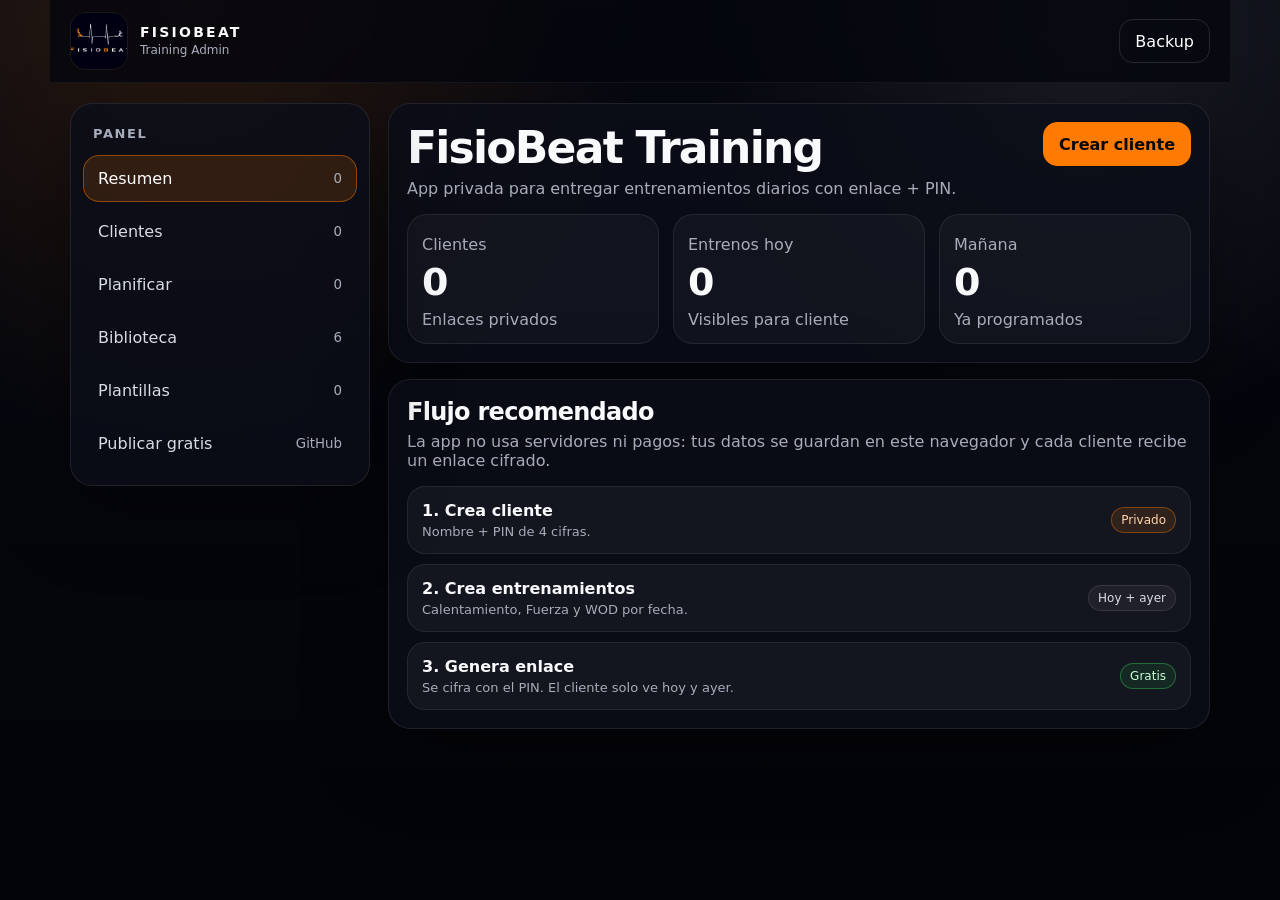
==== index.html @ 5c213b17 "Add files via upload" ====
<!doctype html>
<html lang="es">
<head>
  <meta charset="utf-8" />
  <meta name="viewport" content="width=device-width, initial-scale=1, viewport-fit=cover" />
  <meta name="theme-color" content="#05060d" />
  <meta name="apple-mobile-web-app-capable" content="yes" />
  <meta name="apple-mobile-web-app-status-bar-style" content="black-translucent" />
  <meta name="apple-mobile-web-app-title" content="FisioBeat" />
  <title>FisioBeat Training</title>
  <link rel="manifest" href="manifest.webmanifest" />
  <link rel="apple-touch-icon" href="logo.png" />
  <link rel="stylesheet" href="style.css" />
</head>
<body>
  <div id="app"></div>
  <script src="app.js"></script>
</body>
</html>
---- style.css ----
:root {
  --bg: #05060d;
  --panel: #0b0e18;
  --panel-2: #101421;
  --line: #252b3a;
  --line-2: #343b50;
  --text: #f8fafc;
  --muted: #a7adbb;
  --soft: #d8dce5;
  --orange: #ff7a00;
  --orange-2: #ff9a33;
  --green: #30d158;
  --red: #ff453a;
  --yellow: #ffd60a;
  --radius: 22px;
  --shadow: 0 24px 80px rgba(0,0,0,.38);
}

* { box-sizing: border-box; }
html { background: var(--bg); color: var(--text); }
body {
  margin: 0;
  font-family: Inter, ui-sans-serif, system-ui, -apple-system, BlinkMacSystemFont, "Segoe UI", sans-serif;
  background:
    radial-gradient(circle at 15% 0%, rgba(255,122,0,.14), transparent 32%),
    radial-gradient(circle at 85% 5%, rgba(255,255,255,.08), transparent 28%),
    linear-gradient(180deg, #070912 0%, #030407 100%);
  min-height: 100vh;
  color: var(--text);
}

button, input, textarea, select { font: inherit; }
button { cursor: pointer; }

.app-shell {
  width: min(1180px, 100%);
  margin: 0 auto;
  padding: 20px;
}

.topbar {
  position: sticky;
  top: 0;
  z-index: 20;
  margin: -20px -20px 20px;
  padding: 12px 20px;
  backdrop-filter: blur(18px);
  background: rgba(5, 6, 13, .78);
  border-bottom: 1px solid rgba(255,255,255,.06);
}

.brand-row {
  width: min(1180px, 100%);
  margin: 0 auto;
  display: flex;
  align-items: center;
  justify-content: space-between;
  gap: 16px;
}

.brand {
  display: flex;
  align-items: center;
  gap: 12px;
  min-width: 0;
}
.brand img {
  width: 58px;
  height: 58px;
  object-fit: cover;
  border-radius: 16px;
  border: 1px solid rgba(255,255,255,.10);
  background: #000;
}
.brand-title {
  line-height: 1.05;
  min-width: 0;
}
.brand-title strong {
  display: block;
  letter-spacing: .16em;
  font-size: 14px;
}
.brand-title span {
  display: block;
  color: var(--muted);
  font-size: 12px;
  margin-top: 4px;
}

.grid {
  display: grid;
  grid-template-columns: 300px 1fr;
  gap: 18px;
}

.sidebar, .card, .modal-card {
  background: rgba(11,14,24,.84);
  border: 1px solid rgba(255,255,255,.09);
  border-radius: var(--radius);
  box-shadow: var(--shadow);
}
.sidebar { padding: 12px; align-self: start; position: sticky; top: 96px; }
.sidebar h2 { font-size: 13px; color: var(--muted); margin: 10px 10px 14px; text-transform: uppercase; letter-spacing: .12em; }
.nav-btn {
  width: 100%;
  display: flex;
  align-items: center;
  justify-content: space-between;
  gap: 8px;
  border: 1px solid transparent;
  background: transparent;
  color: var(--soft);
  padding: 13px 14px;
  border-radius: 16px;
  margin-bottom: 6px;
  text-align: left;
}
.nav-btn:hover { border-color: rgba(255,122,0,.24); background: rgba(255,122,0,.06); }
.nav-btn.active { background: rgba(255,122,0,.15); border-color: rgba(255,122,0,.45); color: #fff; }
.nav-btn small { color: var(--muted); }

.main { min-width: 0; }
.card { padding: 18px; margin-bottom: 16px; }
.card-header {
  display: flex;
  align-items: flex-start;
  justify-content: space-between;
  gap: 16px;
  margin-bottom: 16px;
}
.card-header h1, .card-header h2, .card-header h3 { margin: 0; }
.card-header h1 { font-size: clamp(26px, 4vw, 44px); letter-spacing: -.04em; }
.card-header h2 { font-size: 24px; letter-spacing: -.03em; }
.card-header p, .muted { color: var(--muted); margin: 6px 0 0; }

.btn-row { display: flex; gap: 10px; flex-wrap: wrap; align-items: center; }
.btn {
  appearance: none;
  border: 1px solid rgba(255,255,255,.12);
  background: rgba(255,255,255,.06);
  color: #fff;
  padding: 11px 15px;
  border-radius: 14px;
  display: inline-flex;
  align-items: center;
  justify-content: center;
  gap: 8px;
  min-height: 44px;
  text-decoration: none;
}
.btn:hover { border-color: rgba(255,255,255,.24); background: rgba(255,255,255,.09); }
.btn.primary { background: var(--orange); border-color: var(--orange); color: #090909; font-weight: 800; }
.btn.primary:hover { background: var(--orange-2); }
.btn.danger { border-color: rgba(255,69,58,.45); color: #ffd8d5; background: rgba(255,69,58,.12); }
.btn.ghost { background: transparent; }
.btn.block { width: 100%; }

.form-grid { display: grid; grid-template-columns: repeat(2, minmax(0, 1fr)); gap: 14px; }
.form-grid.three { grid-template-columns: repeat(3, minmax(0, 1fr)); }
.field { display: grid; gap: 7px; }
.field label { color: var(--soft); font-size: 14px; font-weight: 700; }
.input, .textarea, .select {
  width: 100%;
  border: 1px solid var(--line);
  background: #060914;
  color: #fff;
  border-radius: 16px;
  padding: 13px 14px;
  outline: none;
  min-height: 48px;
}
.textarea { min-height: 110px; resize: vertical; line-height: 1.45; }
.input:focus, .textarea:focus, .select:focus { border-color: var(--orange); box-shadow: 0 0 0 3px rgba(255,122,0,.13); }
.help { font-size: 12px; color: var(--muted); }

.list { display: grid; gap: 10px; }
.item {
  background: rgba(255,255,255,.045);
  border: 1px solid rgba(255,255,255,.08);
  border-radius: 18px;
  padding: 14px;
  display: flex;
  align-items: center;
  justify-content: space-between;
  gap: 14px;
}
.item-title { font-weight: 800; }
.item-meta { color: var(--muted); font-size: 13px; margin-top: 4px; }
.badge {
  display: inline-flex;
  align-items: center;
  gap: 5px;
  padding: 5px 9px;
  border: 1px solid rgba(255,255,255,.1);
  border-radius: 999px;
  background: rgba(255,255,255,.05);
  color: var(--soft);
  font-size: 12px;
  white-space: nowrap;
}
.badge.orange { border-color: rgba(255,122,0,.4); color: #ffd5ad; background: rgba(255,122,0,.12); }
.badge.green { border-color: rgba(48,209,88,.42); color: #c6ffd4; background: rgba(48,209,88,.10); }

.block-editor { display: grid; gap: 12px; }
.training-block {
  border: 1px solid rgba(255,255,255,.08);
  border-radius: 20px;
  padding: 14px;
  background: rgba(255,255,255,.035);
}
.training-block h3 {
  margin: 0 0 12px;
  display: flex;
  align-items: center;
  justify-content: space-between;
  font-size: 17px;
}
.exercise-row {
  display: grid;
  grid-template-columns: 1.3fr .9fr auto;
  gap: 10px;
  align-items: end;
  margin-bottom: 10px;
}
.exercise-list { display: grid; gap: 8px; margin-top: 10px; }
.exercise-pill {
  border: 1px solid rgba(255,255,255,.08);
  background: rgba(0,0,0,.2);
  border-radius: 16px;
  padding: 12px;
  display: grid;
  gap: 8px;
}
.exercise-pill-head { display: flex; justify-content: space-between; gap: 12px; }
.exercise-pill strong { color: #fff; }
.exercise-pill p { color: var(--muted); margin: 0; white-space: pre-wrap; }
.youtube-card {
  display: grid;
  grid-template-columns: 112px 1fr;
  gap: 12px;
  align-items: center;
  padding: 10px;
  border-radius: 16px;
  background: rgba(255,255,255,.045);
  border: 1px solid rgba(255,255,255,.08);
  color: #fff;
  text-decoration: none;
}
.youtube-card img { width: 112px; height: 64px; object-fit: cover; border-radius: 12px; background: #111; }
.youtube-card span { color: var(--muted); font-size: 13px; }

.client-shell {
  width: min(720px, 100%);
  margin: 0 auto;
  padding: 18px;
}
.client-hero {
  text-align: center;
  padding: 20px 0 18px;
}
.client-hero img {
  width: 118px;
  height: 118px;
  object-fit: cover;
  border-radius: 28px;
  border: 1px solid rgba(255,255,255,.12);
  box-shadow: var(--shadow);
}
.client-hero h1 { margin: 14px 0 4px; font-size: 34px; letter-spacing: -.04em; }
.client-hero p { margin: 0; color: var(--muted); }
.day-card {
  background: rgba(11,14,24,.86);
  border: 1px solid rgba(255,255,255,.09);
  border-radius: 24px;
  box-shadow: var(--shadow);
  padding: 16px;
  margin-bottom: 16px;
}
.day-title {
  display: flex;
  justify-content: space-between;
  align-items: flex-start;
  gap: 12px;
  margin-bottom: 10px;
}
.day-title h2 { margin: 0; font-size: 26px; letter-spacing: -.03em; }
.accordion { display: grid; gap: 10px; }
.accordion details {
  border: 1px solid rgba(255,255,255,.08);
  background: rgba(255,255,255,.04);
  border-radius: 18px;
  overflow: hidden;
}
.accordion summary {
  list-style: none;
  cursor: pointer;
  padding: 15px;
  font-weight: 900;
  display: flex;
  justify-content: space-between;
  align-items: center;
}
.accordion summary::-webkit-details-marker { display: none; }
.accordion .content { padding: 0 15px 15px; color: var(--soft); }
.accordion .content pre {
  white-space: pre-wrap;
  margin: 0 0 12px;
  font-family: inherit;
  line-height: 1.5;
}
.feedback {
  border-top: 1px solid rgba(255,255,255,.08);
  margin-top: 14px;
  padding-top: 14px;
  display: grid;
  gap: 10px;
}
.segmented { display: grid; grid-template-columns: repeat(4, 1fr); gap: 8px; }
.segmented button { min-height: 42px; border-radius: 13px; border: 1px solid var(--line); background: rgba(255,255,255,.04); color: var(--soft); }
.segmented button.active { background: rgba(255,122,0,.17); border-color: var(--orange); color: #fff; }

.empty {
  border: 1px dashed rgba(255,255,255,.16);
  border-radius: 20px;
  padding: 18px;
  color: var(--muted);
  text-align: center;
  background: rgba(255,255,255,.025);
}

.modal-backdrop {
  position: fixed;
  inset: 0;
  z-index: 100;
  display: flex;
  align-items: center;
  justify-content: center;
  padding: 18px;
  background: rgba(0,0,0,.72);
  backdrop-filter: blur(10px);
}
.modal-card { width: min(640px, 100%); max-height: 92vh; overflow: auto; padding: 18px; }
.modal-title { display: flex; align-items: center; justify-content: space-between; gap: 12px; margin-bottom: 14px; }
.modal-title h2 { margin: 0; }
.toast {
  position: fixed;
  right: 18px;
  bottom: 18px;
  z-index: 999;
  background: #111725;
  border: 1px solid rgba(255,255,255,.12);
  color: #fff;
  padding: 12px 14px;
  border-radius: 14px;
  box-shadow: var(--shadow);
  max-width: min(420px, calc(100vw - 36px));
}

.codebox {
  border: 1px solid rgba(255,255,255,.09);
  background: #05070f;
  color: #dfe6f3;
  border-radius: 16px;
  padding: 12px;
  overflow-wrap: anywhere;
  font-family: ui-monospace, SFMono-Regular, Menlo, Consolas, monospace;
  font-size: 12px;
}

@media (max-width: 860px) {
  .app-shell { padding: 14px; }
  .topbar { margin: -14px -14px 14px; padding: 10px 14px; }
  .grid { grid-template-columns: 1fr; }
  .sidebar { position: static; display: grid; grid-template-columns: repeat(2, minmax(0, 1fr)); gap: 8px; }
  .sidebar h2 { grid-column: 1 / -1; }
  .nav-btn { margin: 0; }
  .form-grid, .form-grid.three { grid-template-columns: 1fr; }
  .exercise-row { grid-template-columns: 1fr; }
  .item { align-items: stretch; flex-direction: column; }
  .youtube-card { grid-template-columns: 96px 1fr; }
  .youtube-card img { width: 96px; height: 56px; }
}

@media (max-width: 480px) {
  .brand img { width: 46px; height: 46px; border-radius: 13px; }
  .brand-title strong { font-size: 12px; }
  .btn { width: 100%; }
  .btn-row { width: 100%; }
  .sidebar { grid-template-columns: 1fr; }
  .segmented { grid-template-columns: repeat(2, 1fr); }
  .client-shell { padding: 12px; }
}
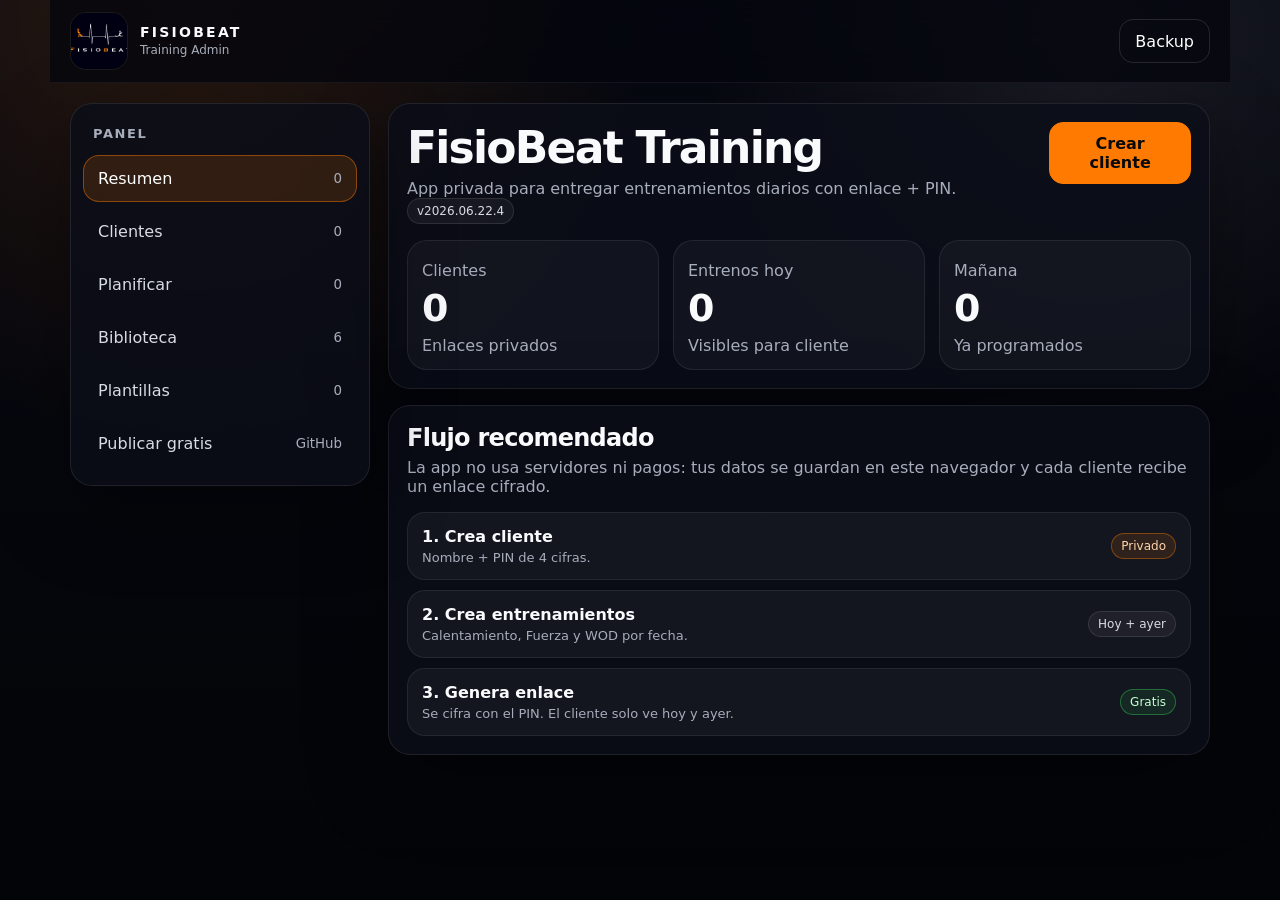
==== commit 62823e5c: "Add files via upload" ====
--- a/index.html
+++ b/index.html
@@ -8,12 +8,12 @@
   <meta name="apple-mobile-web-app-status-bar-style" content="black-translucent" />
   <meta name="apple-mobile-web-app-title" content="FisioBeat" />
   <title>FisioBeat Training</title>
-  <link rel="manifest" href="manifest.webmanifest" />
+  <link rel="manifest" href="manifest.webmanifest?v=202606224" />
   <link rel="apple-touch-icon" href="logo.png" />
-  <link rel="stylesheet" href="style.css" />
+  <link rel="stylesheet" href="style.css?v=202606224" />
 </head>
 <body>
   <div id="app"></div>
-  <script src="app.js"></script>
+  <script src="app.js?v=202606224"></script>
 </body>
 </html>
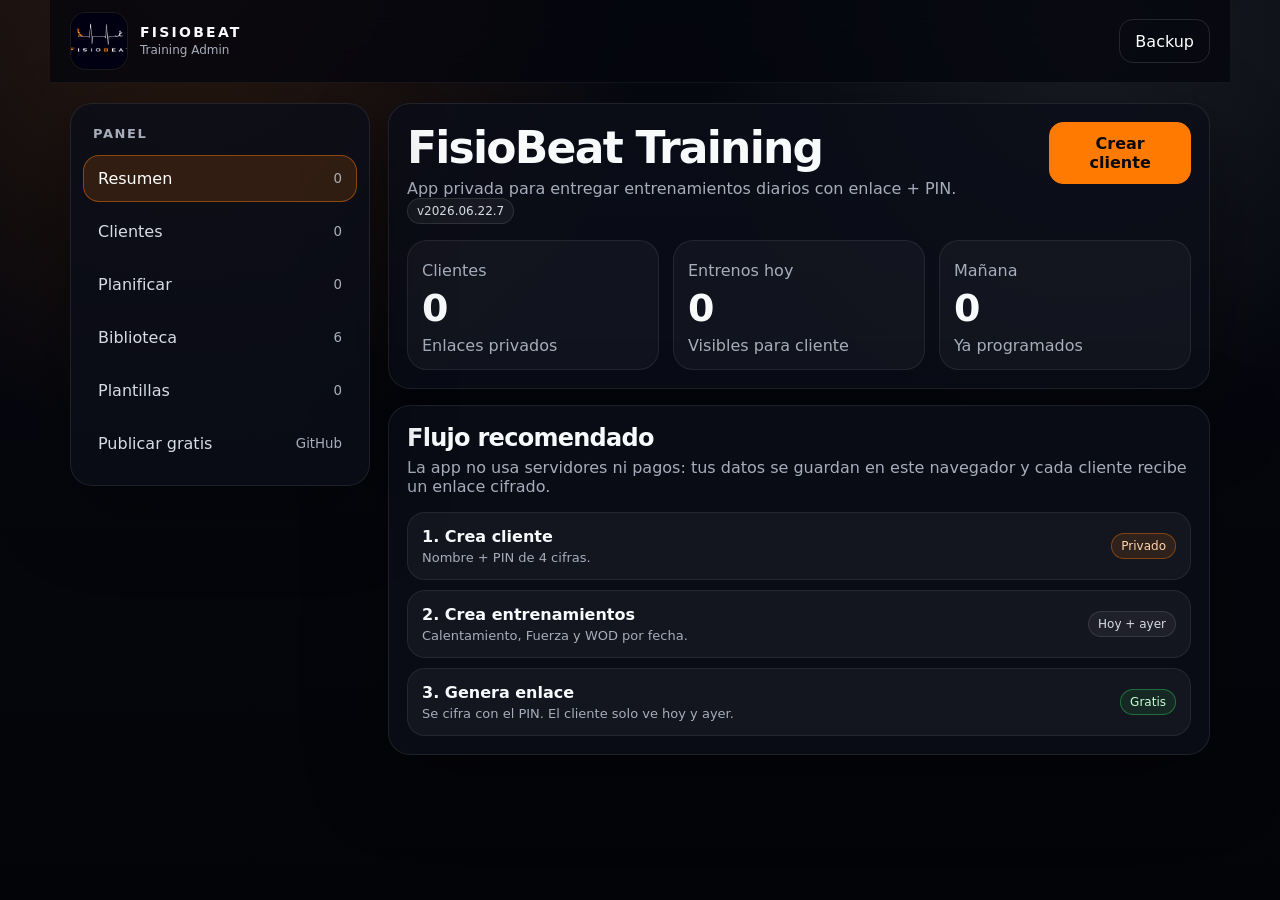
==== commit e13ec609: "Add files via upload" ====
--- a/index.html
+++ b/index.html
@@ -8,12 +8,12 @@
   <meta name="apple-mobile-web-app-status-bar-style" content="black-translucent" />
   <meta name="apple-mobile-web-app-title" content="FisioBeat" />
   <title>FisioBeat Training</title>
-  <link rel="manifest" href="manifest.webmanifest?v=202606224" />
+  <link rel="manifest" href="manifest.webmanifest?v=202606227" />
   <link rel="apple-touch-icon" href="logo.png" />
-  <link rel="stylesheet" href="style.css?v=202606224" />
+  <link rel="stylesheet" href="style.css?v=202606227" />
 </head>
 <body>
   <div id="app"></div>
-  <script src="app.js?v=202606224"></script>
+  <script src="app.js?v=202606227"></script>
 </body>
 </html>
--- a/style.css
+++ b/style.css
@@ -309,6 +309,29 @@
   font-family: inherit;
   line-height: 1.5;
 }
+
+.block-notes {
+  border: 1px solid rgba(255,122,0,.26);
+  background: rgba(255,122,0,.08);
+  border-radius: 16px;
+  padding: 12px;
+  margin: 0 0 12px;
+}
+.block-notes-label {
+  color: #ffd5ad;
+  font-size: 12px;
+  font-weight: 900;
+  text-transform: uppercase;
+  letter-spacing: .04em;
+  margin-bottom: 6px;
+}
+.block-notes pre {
+  margin: 0;
+  white-space: pre-wrap;
+  font-family: inherit;
+  line-height: 1.55;
+  color: #fff;
+}
 .feedback {
   border-top: 1px solid rgba(255,255,255,.08);
   margin-top: 14px;
@@ -391,3 +414,28 @@
   .segmented { grid-template-columns: repeat(2, 1fr); }
   .client-shell { padding: 12px; }
 }
+
+.language-switch {
+  display: inline-grid;
+  grid-template-columns: repeat(2, 1fr);
+  gap: 6px;
+  margin-top: 14px;
+  padding: 5px;
+  border: 1px solid rgba(255,255,255,.12);
+  border-radius: 999px;
+  background: rgba(255,255,255,.04);
+}
+.language-switch button {
+  min-width: 58px;
+  min-height: 34px;
+  border: 0;
+  border-radius: 999px;
+  background: transparent;
+  color: var(--muted);
+  font-weight: 800;
+  cursor: pointer;
+}
+.language-switch button.active {
+  background: var(--orange);
+  color: #080a12;
+}
